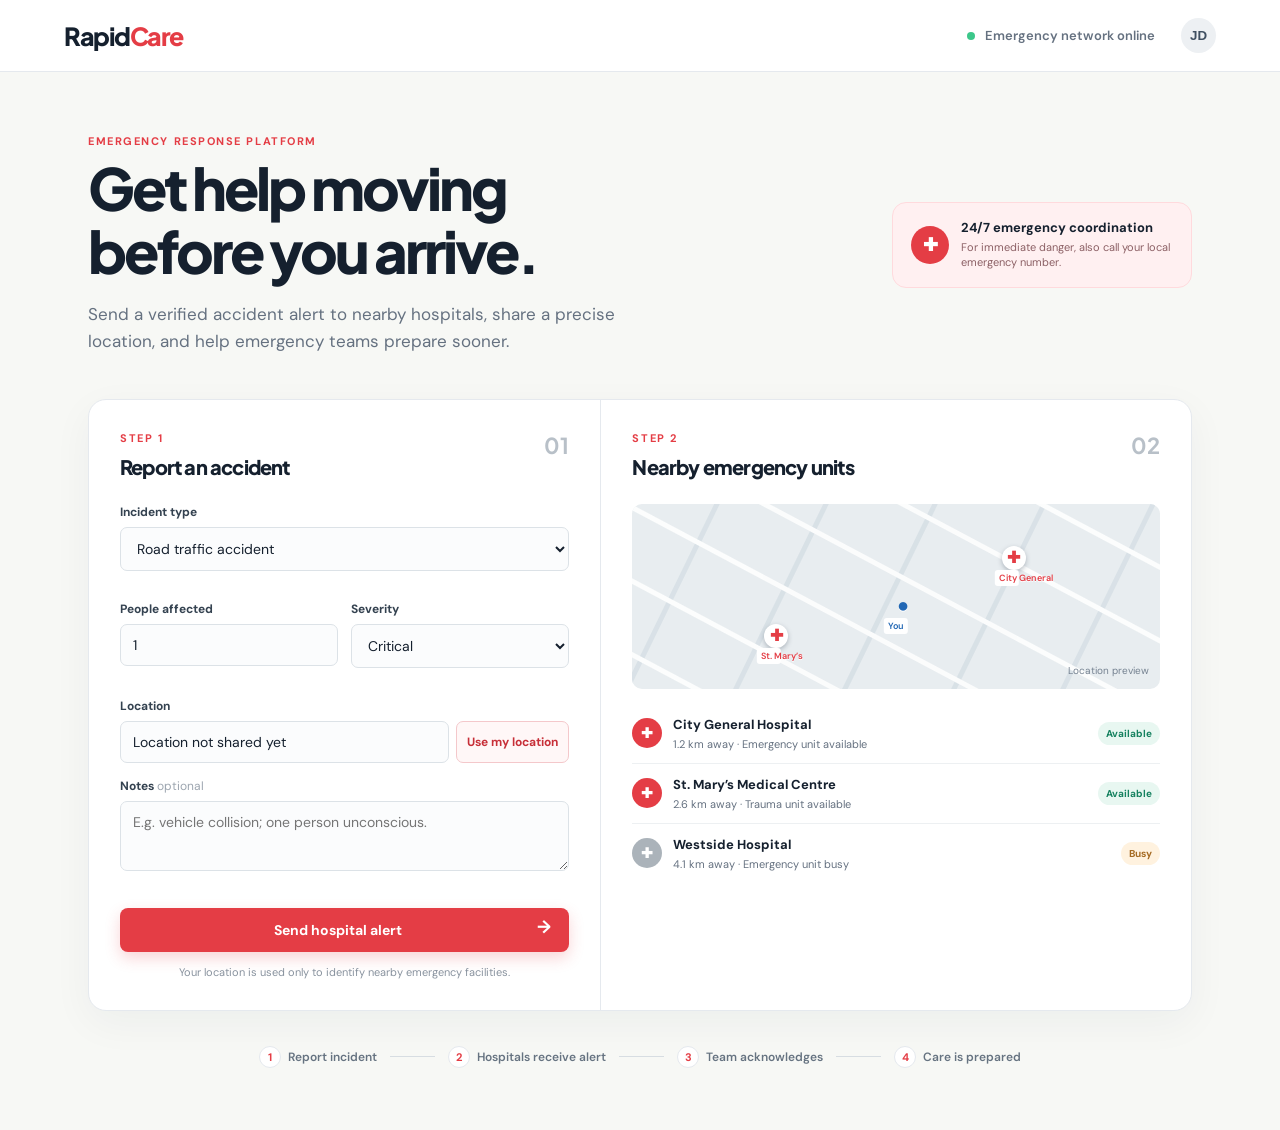
==== 2026-09-08/what/outputs/accident-alert-web/index.html @ 0c06d8cc "initial accident alert web app" ====
<!doctype html>
<html lang="en">
  <head>
    <meta charset="UTF-8" />
    <meta name="viewport" content="width=device-width, initial-scale=1.0" />
    <title>RapidCare | Emergency Hospital Alert</title>
    <link rel="preconnect" href="https://fonts.googleapis.com" />
    <link rel="preconnect" href="https://fonts.gstatic.com" crossorigin />
    <link href="https://fonts.googleapis.com/css2?family=DM+Sans:wght@400;500;600;700&family=Plus+Jakarta+Sans:wght@600;700;800&display=swap" rel="stylesheet" />
    <link rel="stylesheet" href="styles.css" />
  </head>
  <body>
    <header class="topbar">
      <a class="brand" href="#">Rapid<span>Care</span></a>
      <div class="system-status"><span></span> Emergency network online</div>
      <button class="profile" aria-label="User profile">JD</button>
    </header>

    <main>
      <section class="hero">
        <div>
          <p class="eyebrow">EMERGENCY RESPONSE PLATFORM</p>
          <h1>Get help moving<br />before you arrive.</h1>
          <p class="intro">Send a verified accident alert to nearby hospitals, share a precise location, and help emergency teams prepare sooner.</p>
        </div>
        <div class="emergency-card">
          <div class="pulse-icon">✚</div>
          <div><strong>24/7 emergency coordination</strong><small>For immediate danger, also call your local emergency number.</small></div>
        </div>
      </section>

      <section class="workspace" aria-label="Emergency alert workspace">
        <form id="alert-form" class="panel report-panel">
          <div class="section-heading"><div><p class="eyebrow">STEP 1</p><h2>Report an accident</h2></div><span class="step-number">01</span></div>
          <label>Incident type
            <select id="incident" required>
              <option value="Road traffic accident">Road traffic accident</option>
              <option value="Fall / injury">Fall / injury</option>
              <option value="Fire incident">Fire incident</option>
              <option value="Other emergency">Other emergency</option>
            </select>
          </label>
          <div class="field-grid">
            <label>People affected<input id="people" type="number" min="1" value="1" required /></label>
            <label>Severity<select id="severity"><option value="Critical">Critical</option><option value="Serious">Serious</option><option value="Moderate">Moderate</option></select></label>
          </div>
          <label>Location
            <div class="location-row"><input id="location" value="Location not shared yet" required /><button id="locate" type="button">Use my location</button></div>
          </label>
          <label>Notes <span class="optional">optional</span><textarea id="notes" placeholder="E.g. vehicle collision; one person unconscious."></textarea></label>
          <button class="primary-button" type="submit">Send hospital alert <span>→</span></button>
          <p class="privacy-note">Your location is used only to identify nearby emergency facilities.</p>
        </form>

        <section class="panel hospital-panel">
          <div class="section-heading"><div><p class="eyebrow">STEP 2</p><h2>Nearby emergency units</h2></div><span class="step-number">02</span></div>
          <div class="map" aria-label="Illustrative location map">
            <div class="map-lines"></div><div class="map-marker user-marker">●<small>You</small></div><div class="map-marker hospital-marker one">✚<small>City General</small></div><div class="map-marker hospital-marker two">✚<small>St. Mary’s</small></div>
            <p>Location preview</p>
          </div>
          <div id="hospital-list" class="hospital-list">
            <article class="hospital"><div class="hospital-icon">✚</div><div><h3>City General Hospital</h3><p>1.2 km away · Emergency unit available</p></div><span class="available">Available</span></article>
            <article class="hospital"><div class="hospital-icon">✚</div><div><h3>St. Mary’s Medical Centre</h3><p>2.6 km away · Trauma unit available</p></div><span class="available">Available</span></article>
            <article class="hospital"><div class="hospital-icon muted">✚</div><div><h3>Westside Hospital</h3><p>4.1 km away · Emergency unit busy</p></div><span class="busy">Busy</span></article>
          </div>
        </section>
      </section>

      <section class="flow"><div><b>1</b><span>Report incident</span></div><i></i><div><b>2</b><span>Hospitals receive alert</span></div><i></i><div><b>3</b><span>Team acknowledges</span></div><i></i><div><b>4</b><span>Care is prepared</span></div></section>
    </main>

    <div id="success-modal" class="modal" aria-hidden="true"><div class="modal-card"><div class="success-icon">✓</div><p class="eyebrow">ALERT DELIVERED</p><h2>Hospitals have been notified.</h2><p id="modal-text">Your incident has been sent to the closest available emergency units.</p><button id="close-modal" class="primary-button">Done</button></div></div>
    <script src="app.js"></script>
  </body>
</html>
---- 2026-09-08/what/outputs/accident-alert-web/styles.css ----
:root{--ink:#15202e;--muted:#657180;--line:#e5e9ee;--cream:#f7f8f5;--red:#e43d45;--deep-red:#c72f38;--green:#1d9b71}*{box-sizing:border-box}body{margin:0;background:var(--cream);color:var(--ink);font-family:"DM Sans",sans-serif}.topbar{height:72px;background:white;border-bottom:1px solid var(--line);display:flex;align-items:center;padding:0 max(5vw,32px);gap:26px}.brand{color:var(--ink);font:800 25px "Plus Jakarta Sans";text-decoration:none;letter-spacing:-1.5px}.brand span{color:var(--red)}.system-status{margin-left:auto;color:var(--muted);font-size:13px;font-weight:600}.system-status span{display:inline-block;width:8px;height:8px;background:#3cc78a;border-radius:50%;margin-right:7px}.profile{border:0;background:#edf0f3;color:#405062;width:35px;height:35px;border-radius:50%;font-weight:700}main{max-width:1160px;margin:auto;padding:62px 28px}.hero{display:flex;align-items:center;justify-content:space-between;gap:40px;margin-bottom:43px}.eyebrow{color:var(--red);font-size:11px;font-weight:700;letter-spacing:1.55px;margin:0 0 9px}.hero h1{font:800 clamp(37px,5vw,58px)/1.08 "Plus Jakarta Sans";letter-spacing:-3px;margin:0}.intro{max-width:590px;color:var(--muted);font-size:17px;line-height:1.6;margin:19px 0 0}.emergency-card{background:#fff0f1;border:1px solid #ffdadd;border-radius:14px;padding:16px 18px;display:flex;align-items:center;gap:12px;max-width:300px}.pulse-icon,.hospital-icon{display:grid;place-items:center;color:white;background:var(--red);border-radius:50%;font-size:18px;font-weight:700;width:38px;height:38px;flex:none}.emergency-card strong{font-size:13px;display:block}.emergency-card small{display:block;color:#8c6065;font-size:11px;line-height:1.4;margin-top:4px}.workspace{display:grid;grid-template-columns:.93fr 1.07fr;background:white;border:1px solid var(--line);border-radius:18px;box-shadow:0 12px 40px #17283b0c;overflow:hidden}.panel{padding:31px}.report-panel{border-right:1px solid var(--line)}.section-heading{display:flex;justify-content:space-between;align-items:start;margin-bottom:25px}.section-heading h2{font:800 20px "Plus Jakarta Sans";letter-spacing:-.8px;margin:0}.step-number{color:#b8c0c8;font:700 22px "Plus Jakarta Sans"}label{display:block;font-size:12px;font-weight:700;margin:15px 0;color:#344250}.optional{color:#9ca5af;font-weight:400}input,select,textarea{display:block;width:100%;font:14px "DM Sans";color:var(--ink);background:#fbfcfd;border:1px solid #dce2e7;border-radius:7px;padding:11px 12px;margin-top:7px;outline:none}input:focus,select:focus,textarea:focus{border-color:var(--red);box-shadow:0 0 0 3px #e43d4514}textarea{height:70px;resize:vertical}.field-grid{display:grid;grid-template-columns:1fr 1fr;gap:13px}.location-row{display:flex;gap:7px}.location-row input{margin-top:7px}.location-row button{white-space:nowrap;border:1px solid #f4c8cb;background:#fff7f7;color:var(--deep-red);font:700 12px "DM Sans";border-radius:7px;margin-top:7px;padding:0 10px}.primary-button{border:0;width:100%;background:var(--red);color:#fff;border-radius:8px;margin-top:22px;padding:13px 18px;font:700 14px "DM Sans";cursor:pointer;box-shadow:0 6px 15px #e43d4538}.primary-button:hover{background:var(--deep-red)}.primary-button span{float:right;font-size:18px;line-height:13px}.privacy-note{text-align:center;color:#88929e;font-size:11px;margin:13px 0 0}.map{height:185px;border-radius:10px;background:#e8edf0;position:relative;overflow:hidden;color:#8091a0}.map-lines{position:absolute;width:130%;height:145%;left:-12%;top:-22%;background:repeating-linear-gradient(28deg,transparent 0 29px,#fff 30px 34px,transparent 35px 65px),repeating-linear-gradient(116deg,transparent 0 50px,#d6dfe5 51px 55px,transparent 56px 98px);opacity:.85}.map p{position:absolute;right:11px;bottom:2px;color:#748190;font-size:10px}.map-marker{position:absolute;text-align:center;font-weight:800;text-shadow:0 1px white}.map-marker small{display:block;background:white;border-radius:3px;padding:2px 4px;font:600 9px "DM Sans";white-space:nowrap;transform:translateX(-30%)}.user-marker{top:48%;left:49%;color:#2167b4;font-size:20px}.hospital-marker{color:var(--red);background:white;width:24px;height:24px;border-radius:50%;line-height:24px;box-shadow:0 2px 5px #52606d66}.one{top:23%;left:70%}.two{bottom:22%;left:25%}.hospital-list{margin-top:15px}.hospital{display:flex;align-items:center;gap:11px;padding:12px 0;border-bottom:1px solid #edf0f2}.hospital:last-child{border-bottom:0}.hospital-icon{width:30px;height:30px;font-size:14px}.hospital-icon.muted{background:#abb3ba}.hospital h3{font-size:13px;margin:0}.hospital p{color:var(--muted);font-size:11px;margin:4px 0 0}.available,.busy{margin-left:auto;border-radius:20px;font-size:10px;font-weight:700;padding:5px 8px}.available{color:#168260;background:#e8f7f1}.busy{color:#a56a22;background:#fff2df}.flow{display:flex;align-items:center;justify-content:center;gap:13px;margin:35px auto 0;color:#667381;font-size:12px;font-weight:600}.flow div{display:flex;align-items:center;gap:7px}.flow b{width:22px;height:22px;background:#fff;border:1px solid var(--line);border-radius:50%;display:grid;place-items:center;color:var(--red);font-size:11px}.flow i{height:1px;width:45px;background:#d7dde2}.modal{position:fixed;inset:0;background:#1421308c;display:none;place-items:center;padding:20px}.modal.open{display:grid}.modal-card{background:white;width:min(420px,100%);padding:37px;border-radius:18px;text-align:center;box-shadow:0 20px 70px #10192370}.modal-card h2{font:800 25px "Plus Jakarta Sans";letter-spacing:-1px;margin:0}.modal-card>p:not(.eyebrow){color:var(--muted);line-height:1.5;font-size:14px}.success-icon{display:grid;place-items:center;margin:0 auto 19px;width:55px;height:55px;border-radius:50%;background:#e6f8f0;color:var(--green);font-size:28px;font-weight:700}@media(max-width:760px){main{padding:36px 17px}.hero{display:block}.emergency-card{margin-top:25px}.workspace{display:block}.report-panel{border-right:0;border-bottom:1px solid var(--line)}.panel{padding:24px}.flow{flex-wrap:wrap;gap:9px}.flow i{width:20px}.topbar{padding:0 18px}.system-status{display:none}}
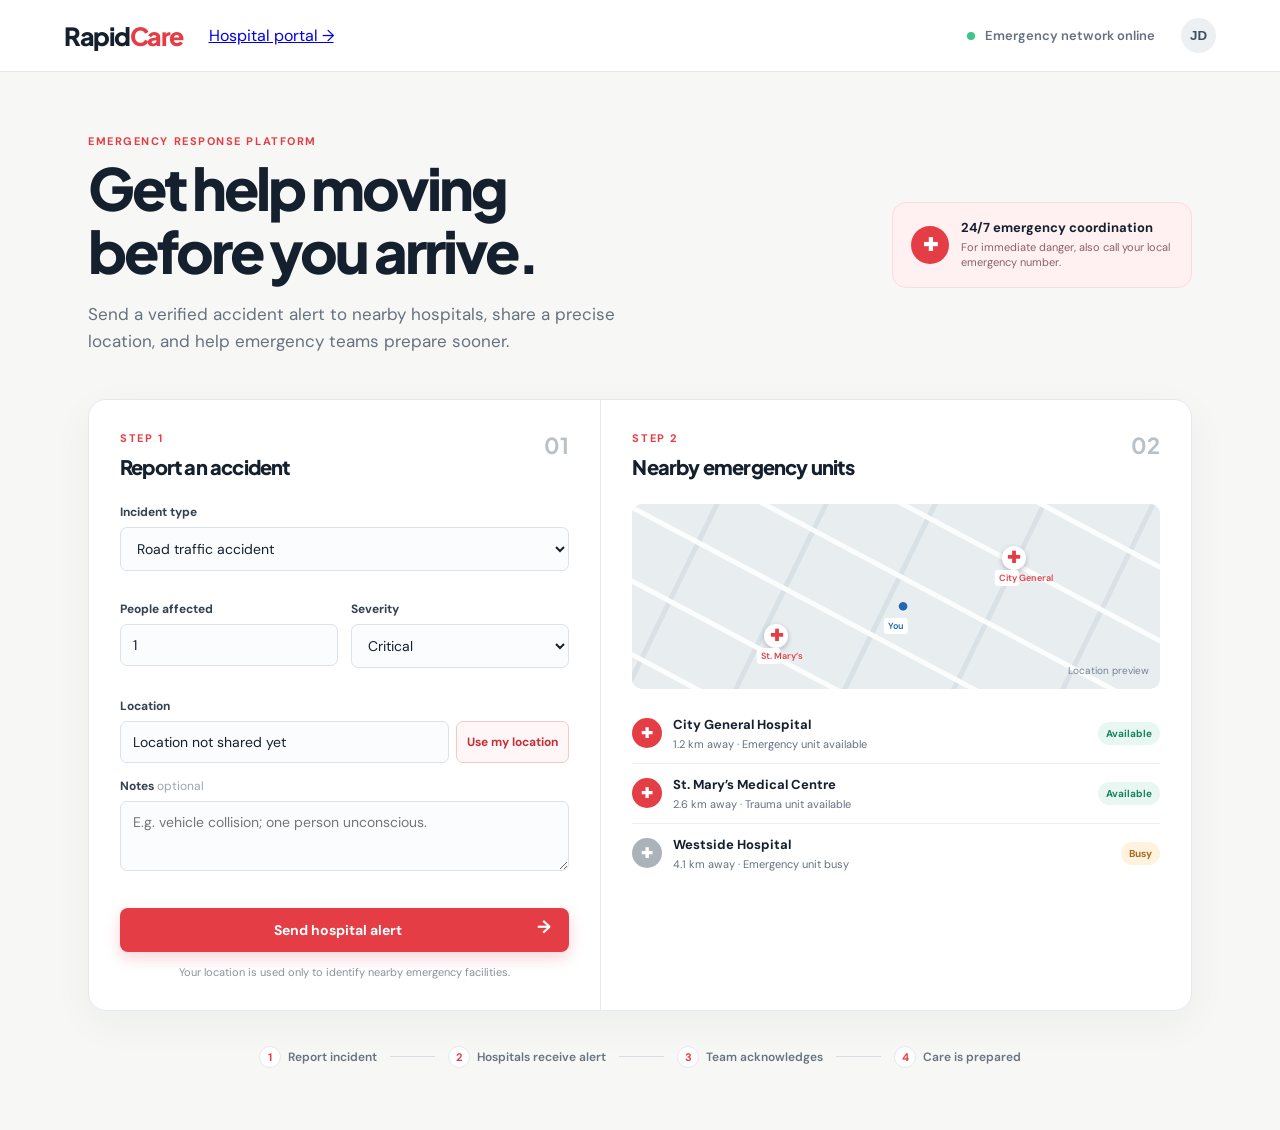
==== commit d0d9c675: "add hospital dashboard" ====
--- a/2026-09-08/what/outputs/accident-alert-web/index.html
+++ b/2026-09-08/what/outputs/accident-alert-web/index.html
@@ -11,7 +11,8 @@
   </head>
   <body>
     <header class="topbar">
-      <a class="brand" href="#">Rapid<span>Care</span></a>
+      <a class="brand" href="index.html">Rapid<span>Care</span></a>
+      <a class="portal-link" href="hospital-dashboard.html">Hospital portal →</a>
       <div class="system-status"><span></span> Emergency network online</div>
       <button class="profile" aria-label="User profile">JD</button>
     </header>
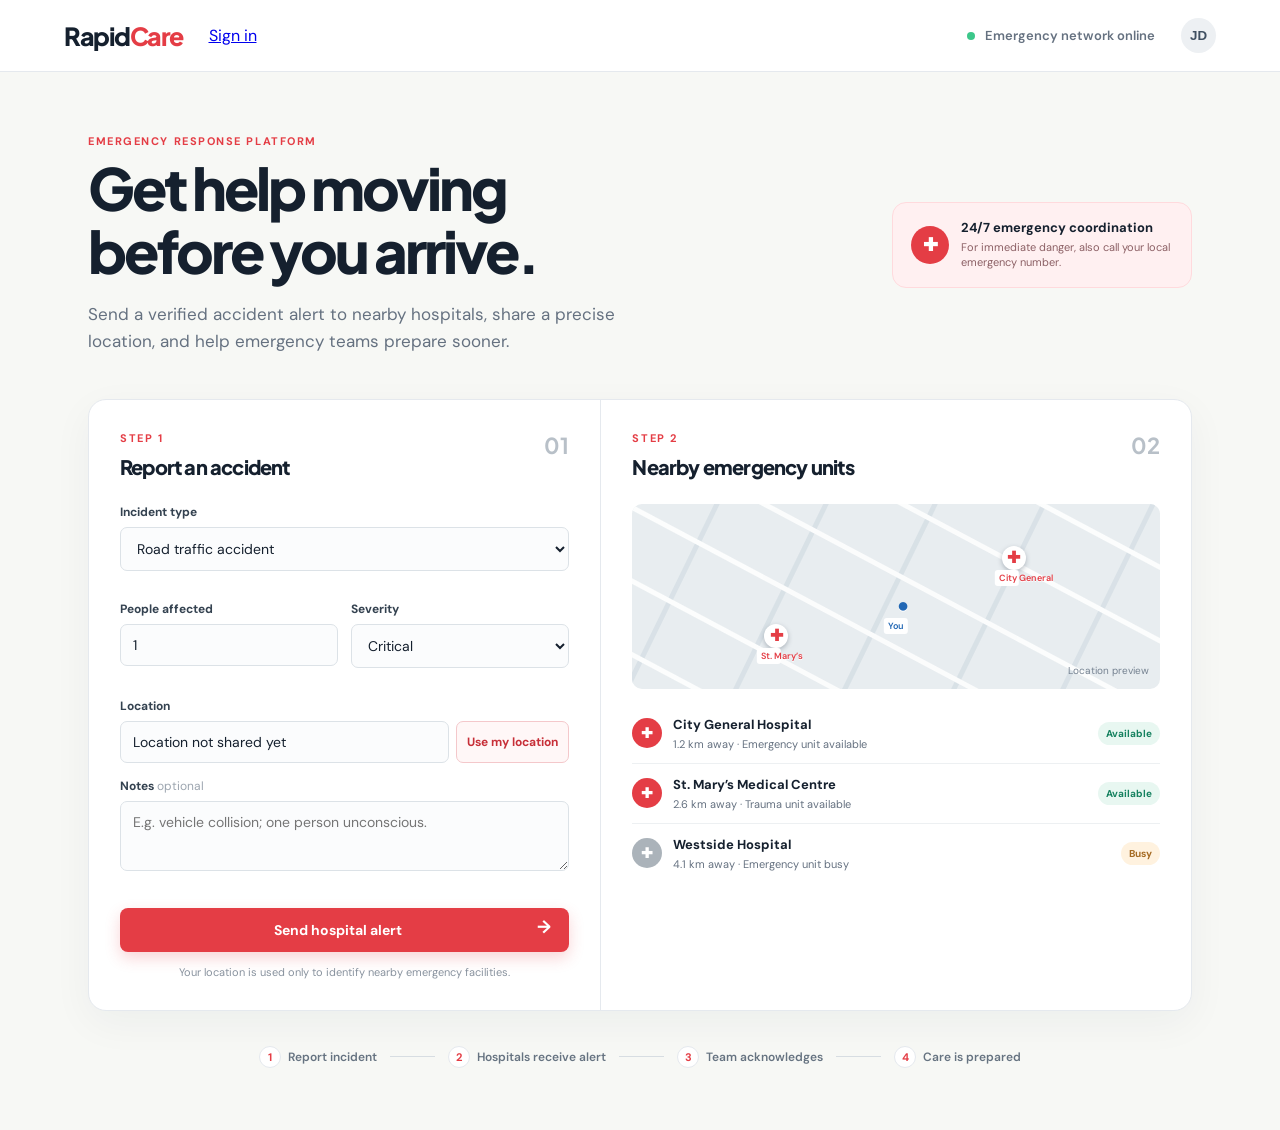
==== commit 9c529b95: "initial accident alert web app" ====
--- a/2026-09-08/what/outputs/accident-alert-web/index.html
+++ b/2026-09-08/what/outputs/accident-alert-web/index.html
@@ -12,7 +12,7 @@
   <body>
     <header class="topbar">
       <a class="brand" href="index.html">Rapid<span>Care</span></a>
-      <a class="portal-link" href="hospital-dashboard.html">Hospital portal →</a>
+      <a class="portal-link" href="login.html">Sign in</a>
       <div class="system-status"><span></span> Emergency network online</div>
       <button class="profile" aria-label="User profile">JD</button>
     </header>
